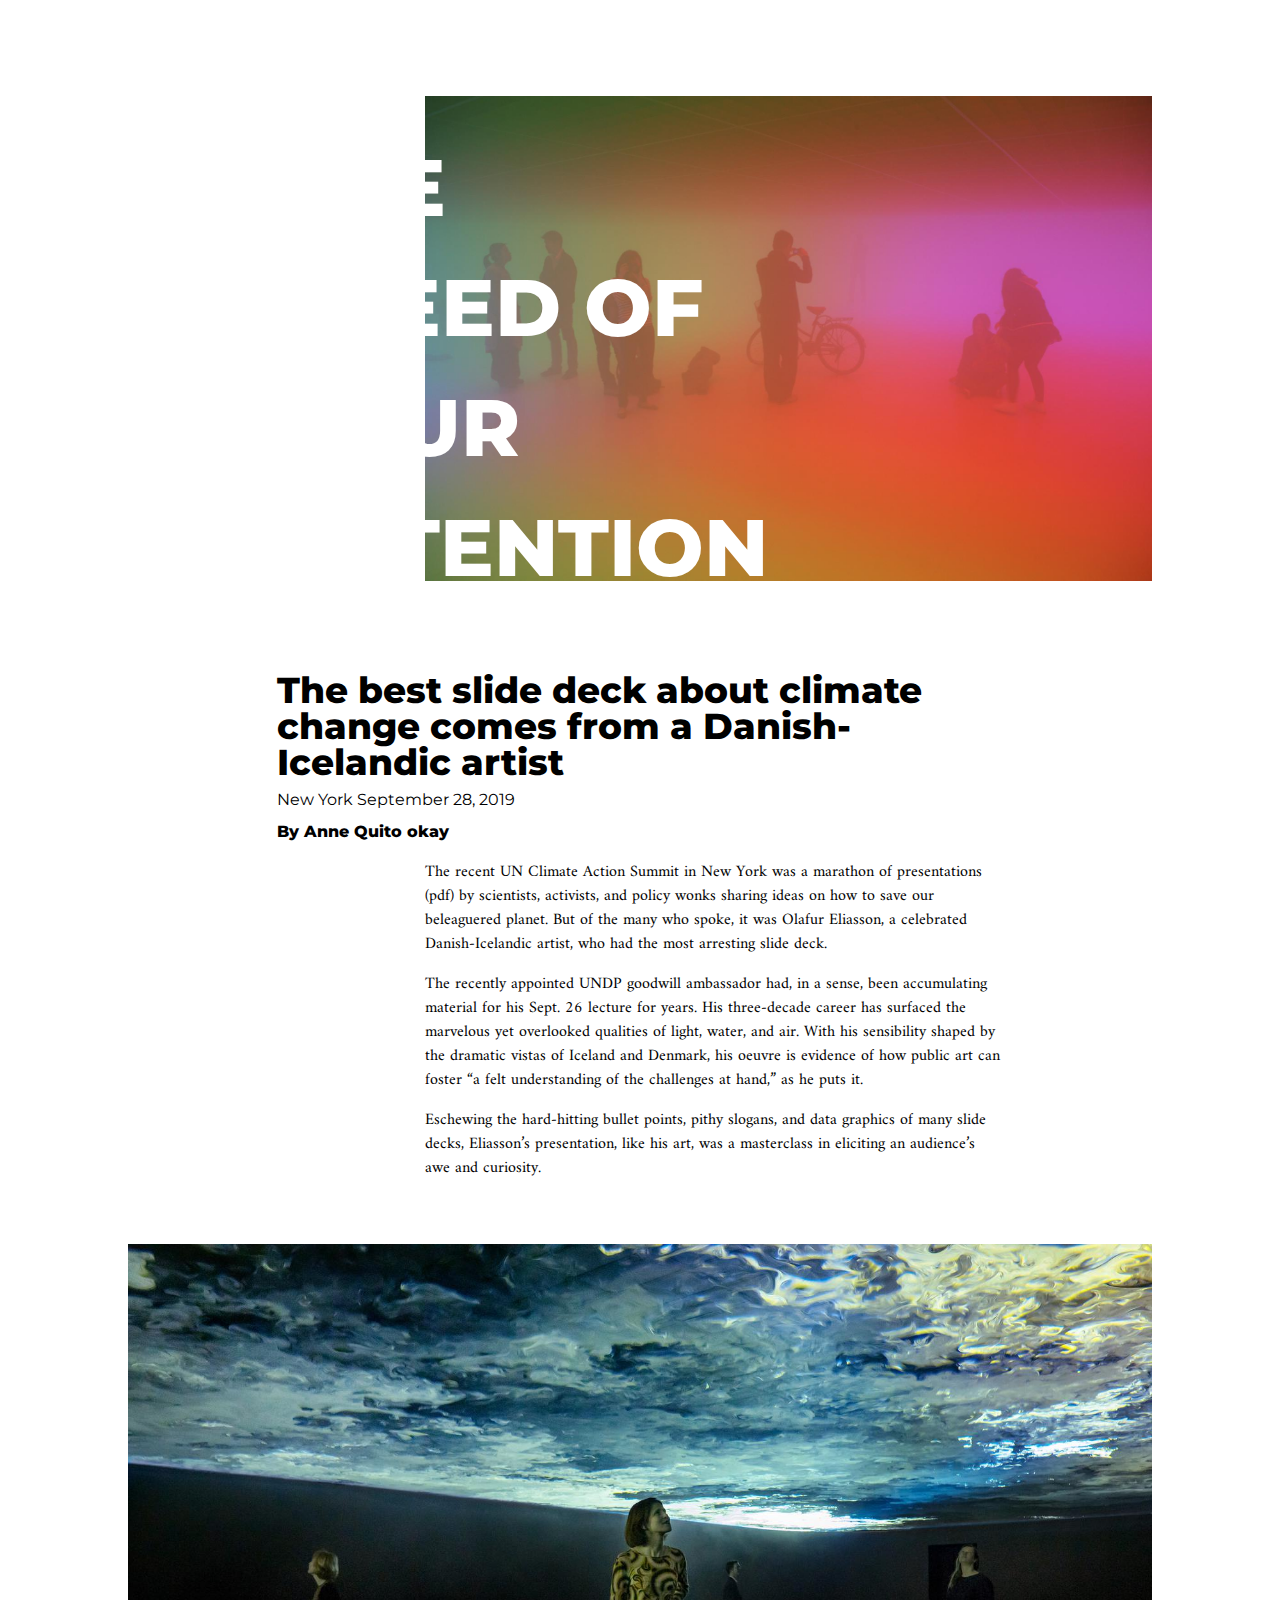
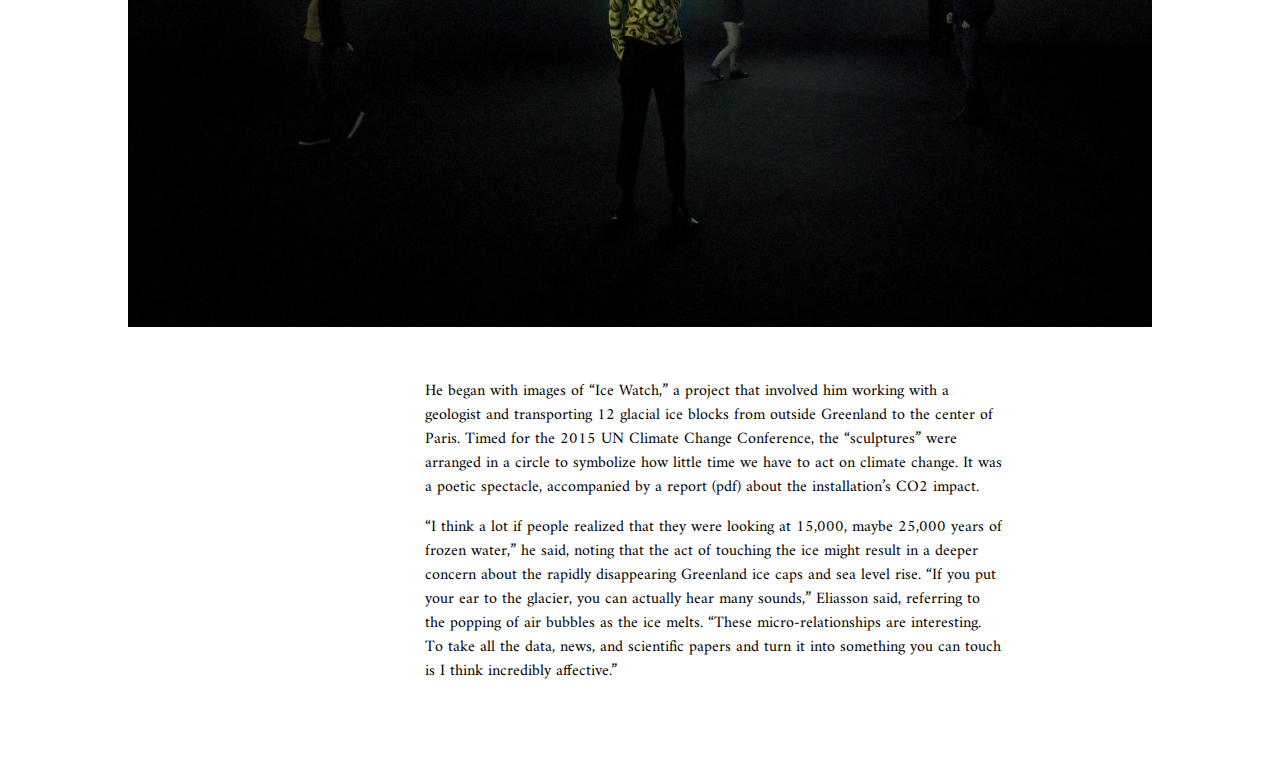
==== sessions/week_2/index.html @ 27ebab07 "j" ====
<!DOCTYPE html>
<html>
  <head>
    <meta charset="utf-8">
    <title>The speed of your attention</title>
    <link href="../../css/reset.css" rel="stylesheet" type="text/css">
    <link href="../../css/article.css" rel="stylesheet" type="text/css">
  </head>
  <body>

  <main>

	<article>
	  <div class="lead-image"><img src="../../images/feelings-are-facts.jpg" /></div>
	  <h1 class="main-headline">The speed of your attention</h1>
	  	<div class="subhead-module">
	 	 <h3 class="subhead">The best slide deck about climate change comes from a Danish-Icelandic artist</h3>
		<p class="timestamp">New York September 28, 2019</p>
		<p class="byline">By Anne Quito okay</p>
		</div>


		<section class="text-content">
		<p>The recent UN Climate Action Summit in New York was a marathon of presentations (pdf) by scientists, activists, and policy wonks sharing ideas on how to save our beleaguered planet. But of the many who spoke, it was Olafur Eliasson, a celebrated Danish-Icelandic artist, who had the most arresting slide deck.</p>

<p>The recently appointed UNDP goodwill ambassador had, in a sense, been accumulating material for his Sept. 26 lecture for years. His three-decade career has surfaced the marvelous yet overlooked qualities of light, water, and air. With his sensibility shaped by the dramatic vistas of Iceland and Denmark, his oeuvre is evidence of how public art can foster “a felt understanding of the challenges at hand,” as he puts it.</p>

<p>Eschewing the hard-hitting bullet points, pithy slogans, and data graphics of many slide decks, Eliasson’s presentation, like his art, was a masterclass in eliciting an audience’s awe and curiosity.</p>
</section>

		<section class="full-image">
			<img src="../../images/symbiotic-seeing.jpg" />
		</section>

		<section class="text-content">
		<p>He began with images of “Ice Watch,” a project that involved him working with a geologist and transporting 12 glacial ice blocks from outside Greenland to the center of Paris. Timed for the 2015 UN Climate Change Conference, the “sculptures” were arranged in a circle to symbolize how little time we have to act on climate change. It was a poetic spectacle, accompanied by a report (pdf) about the installation’s CO2 impact.</p>

<p>“I think a lot if people realized that they were looking at 15,000, maybe 25,000 years of frozen water,” he said, noting that the act of  touching the ice might result in a deeper concern about the rapidly disappearing Greenland ice caps and sea level rise. “If you put your ear to the glacier, you can actually hear many sounds,” Eliasson said, referring to the popping of air bubbles as the ice melts. “These micro-relationships are interesting. To take all the data, news, and scientific papers and turn it into something you can touch is I think incredibly affective.”</p>


</section>
  
    
	</article>



  </main>





  </body>
</html>
---- css/article.css ----
@import url('https://fonts.googleapis.com/css?family=Amiri&display=swap');
@import url('https://fonts.googleapis.com/css?family=Montserrat:400,800&display=swap');

html {
  font-size: 1rem;
  font-family: 'Amiri', serif;
  color:#000;


}

    body {
        padding:5rem 0;

      animation: colorchange 30s infinite; /* animation-name followed by duration in seconds*/
         /* you could also use milliseconds (ms) or something like 2.5s */
      -webkit-animation: colorchange 30s infinite; /* Chrome and Safari */
    }

    @keyframes colorchange
    {
      0%   {background: #d3beaa;}
      25%  {background: #c59eb3;}
      50%  {background: #b7a68e;}
      75%  {background: #9f9189;}
      100% {background: #c2b2ae;}
    }

    @-webkit-keyframes colorchange /* Safari and Chrome - necessary duplicate */
    {
      0%   {background: #d3beaa;}
      25%  {background: #c59eb3;}
      50%  {background: #b7a68e;}
      75%  {background: #9f9189;}
      100% {background: #c2b2ae;}
    }




a {
  text-decoration: none;
}

p {
  font-size: 1rem;
  font-family: 'Amiri', serif;
  line-height: 1.5;
  margin-bottom:1rem;

}



main {
  width: 80vw;
  margin: 0 auto;
}

article {
  display:grid;
  grid-template-columns: repeat(7, 1fr);
  grid-auto-rows:min-content;
  grid-gap: 1rem;

}


.main-headline {
  grid-column:2 / 5;
  grid-row:1;
  padding: 3rem 0;
  color:#fff;
  line-height:1.5;
}

.lead-image {
  grid-column:3 / 8;
  grid-row:1;
  padding: 1rem 0;

}

.subhead-module {
  grid-column:2 / 7;
  grid-row:2;
justify-content: start;
}

.subhead {
  padding: 0;
  margin:0;
}

.timestamp {
    font-family: 'Montserrat', sans-serif;
    font-size:1rem;
    padding:.5rem 0;
      margin:0;
}

.byline {
    font-family: 'Montserrat', sans-serif;
    font-size:1rem;
    font-weight:800;
    padding: 0;
    margin:0;
}

.text-content {
 grid-column:3 / 7;
 grid-row:auto;
}

.full-image {
   grid-column:1 / 8;
  grid-row:auto;
  padding:2rem 0;

}





h1, h2, h3, h4, h5 {
  font-family: 'Montserrat', sans-serif;
  font-weight:800;
}

h1 {
  font-size:5rem;
  text-transform: uppercase;
}

h2 {
  font-size:3.375rem;
}
h3 {
  font-size:2.25rem;
}
h4 {
  font-size:1.5rem;
}
h5 {
  font-size:1;
}

p, li {
  font-size: 1rem;
  line-height: 1.5;
}



img {
    width: 100%;
}
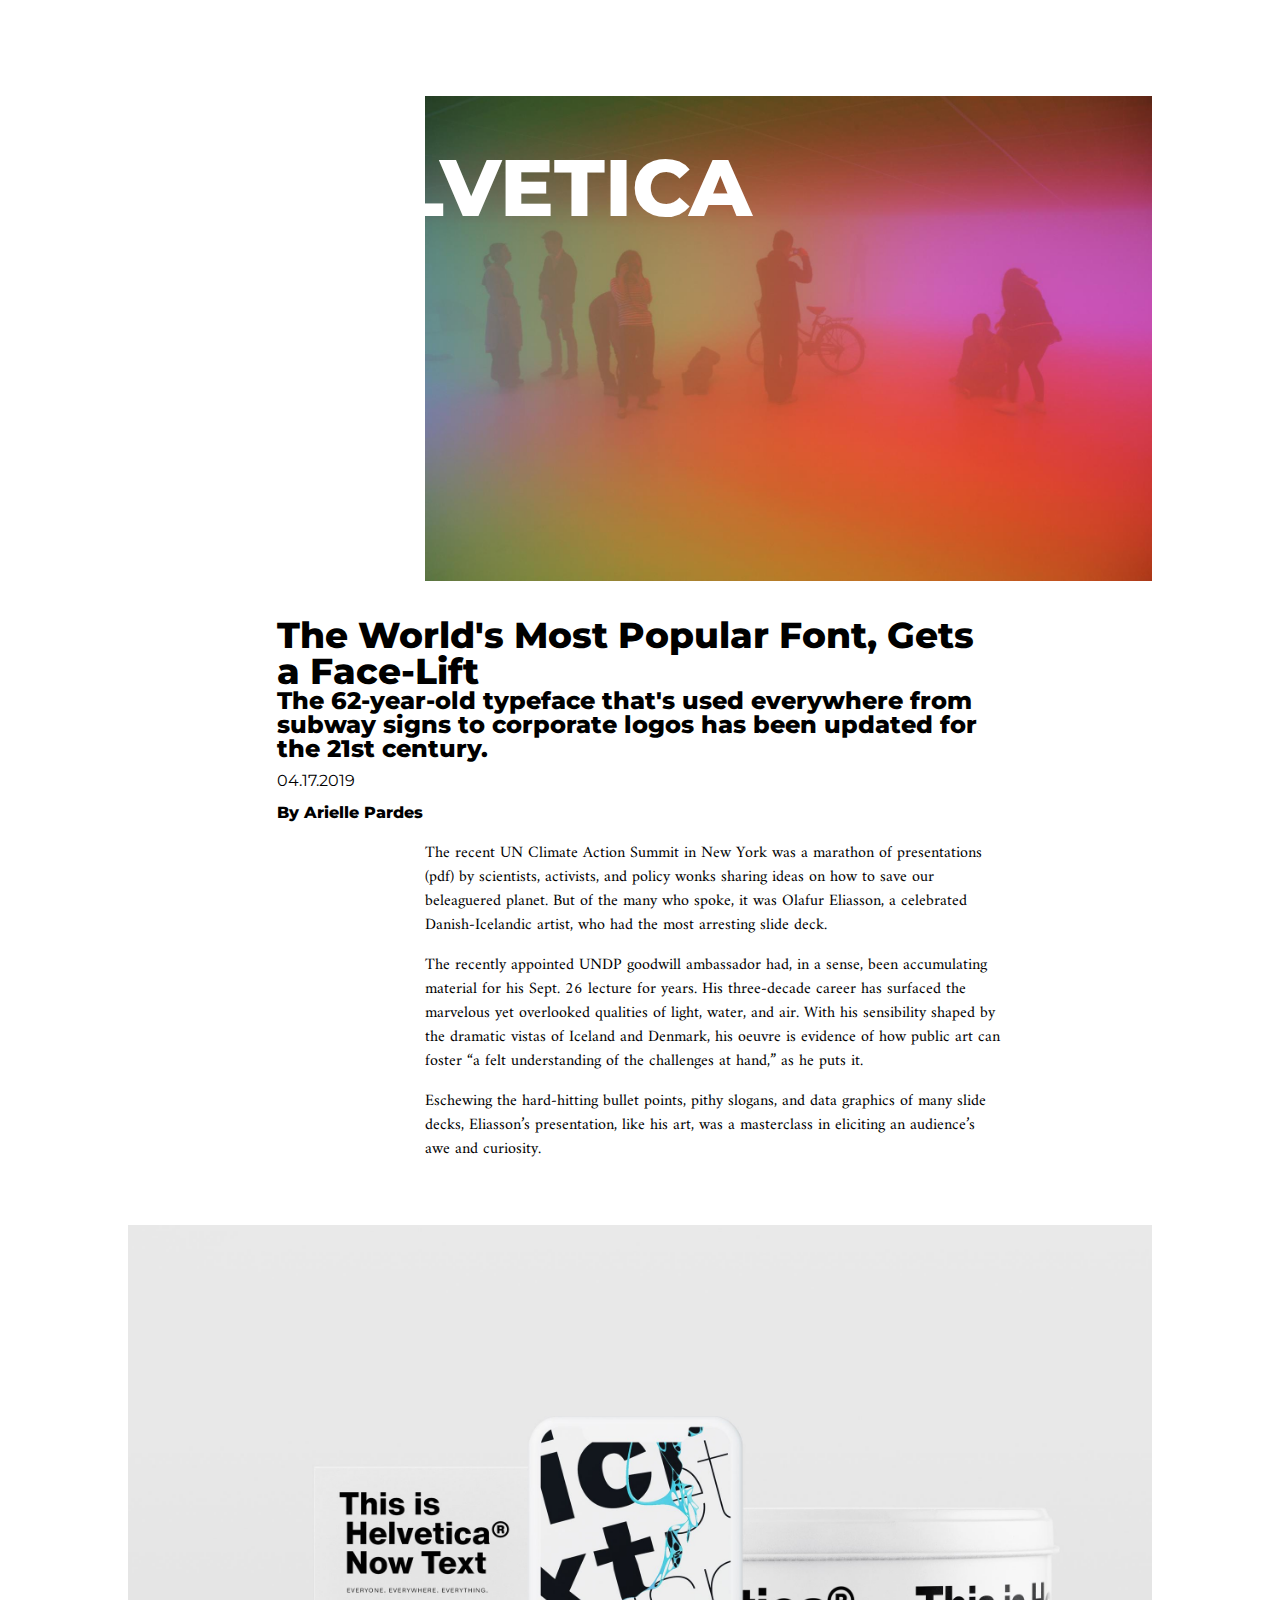
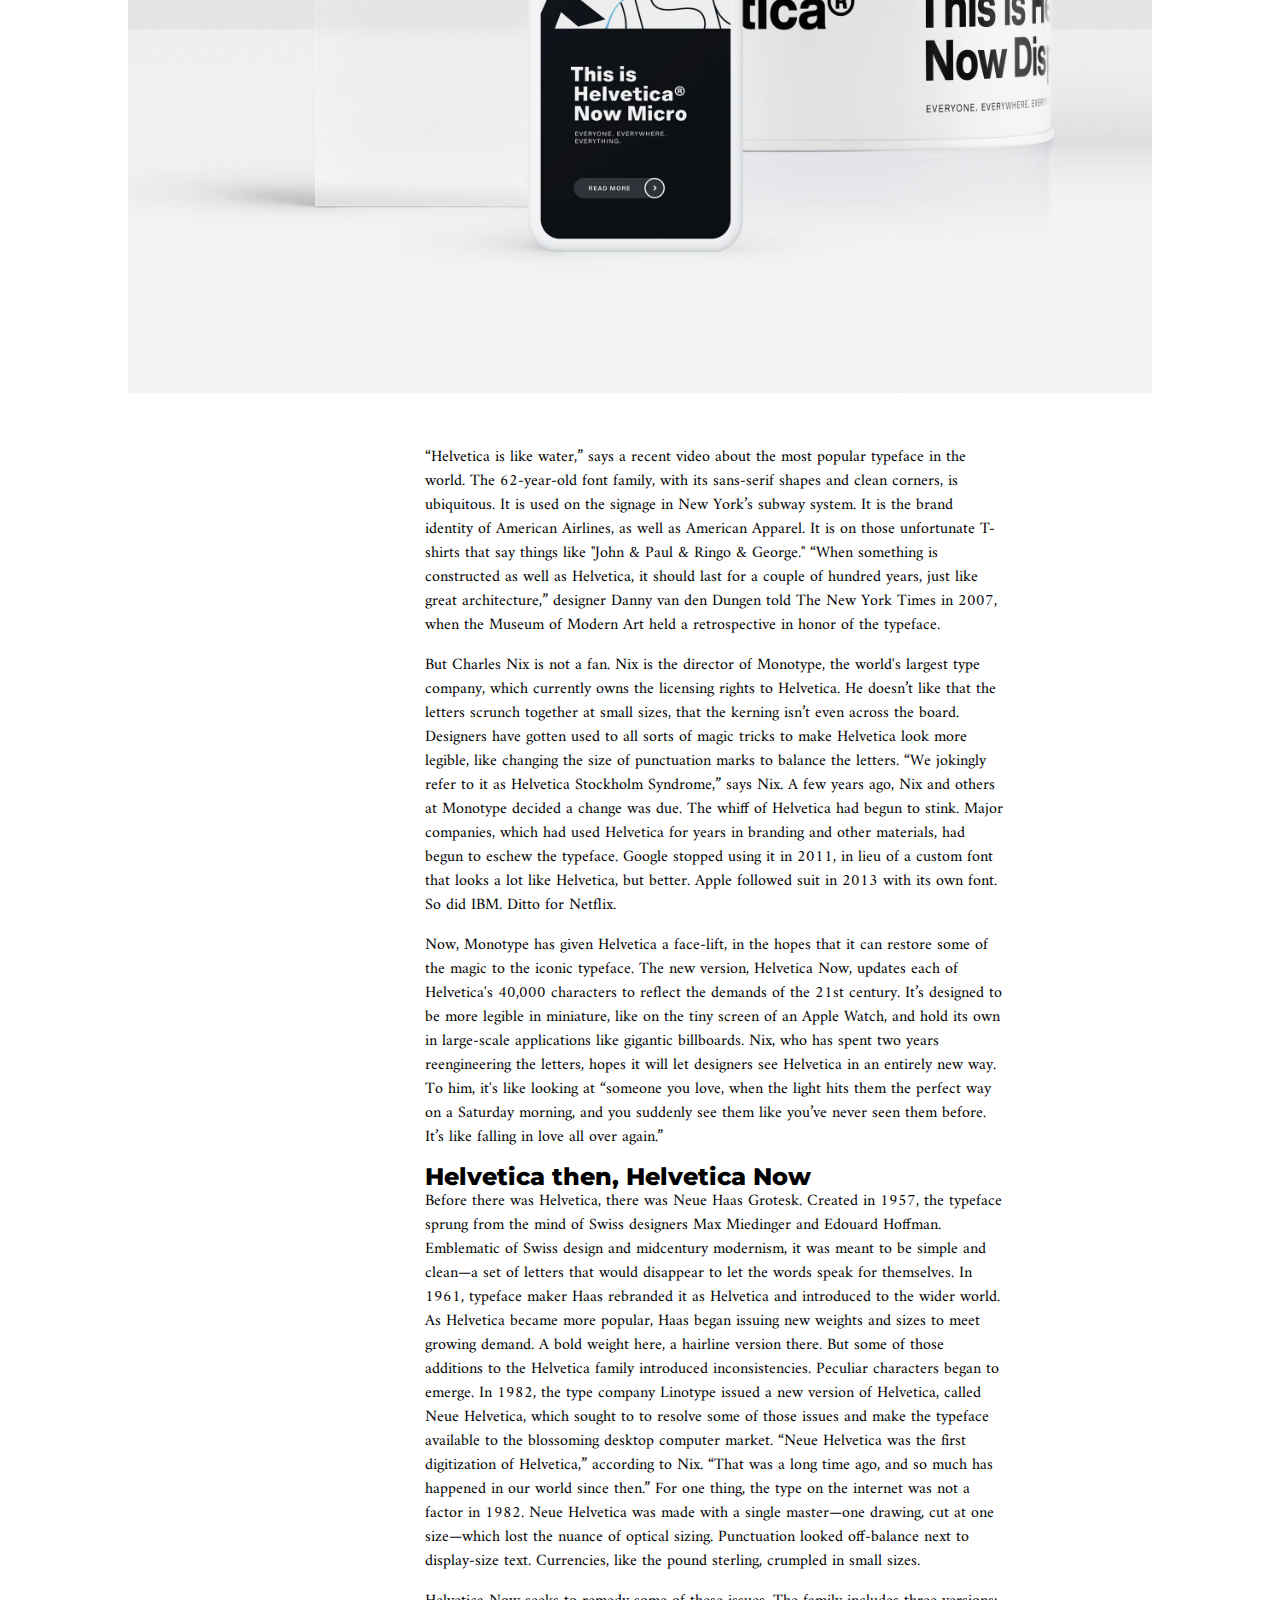
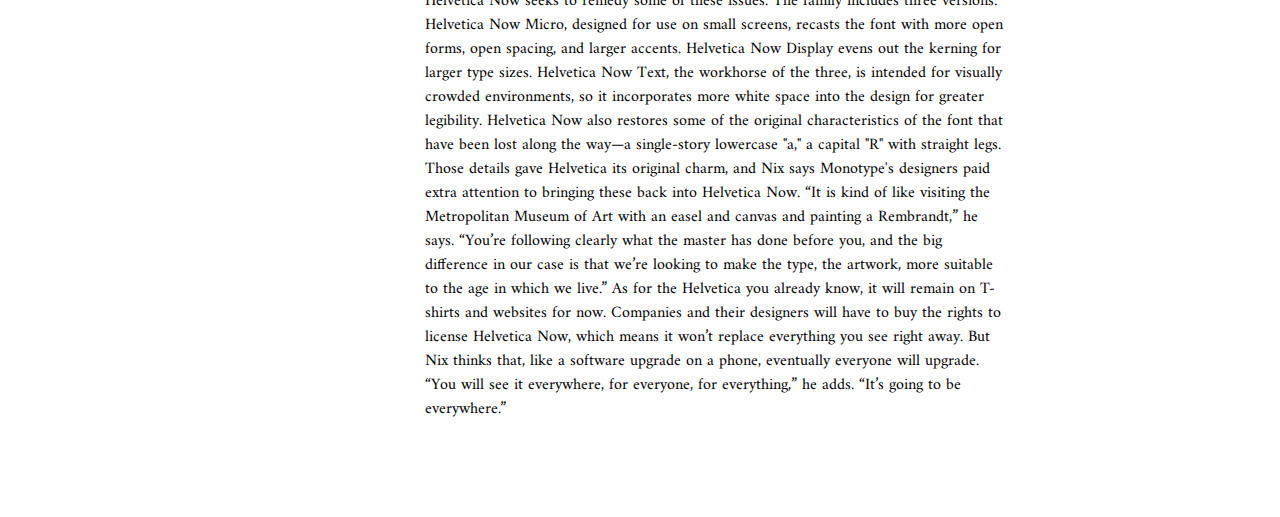
==== commit 113070c7: "s" ====
--- a/sessions/week_2/index.html
+++ b/sessions/week_2/index.html
@@ -2,7 +2,7 @@
 <html>
   <head>
     <meta charset="utf-8">
-    <title>The speed of your attention</title>
+    <title>Helvetica</title>
     <link href="../../css/reset.css" rel="stylesheet" type="text/css">
     <link href="../../css/article.css" rel="stylesheet" type="text/css">
   </head>
@@ -12,11 +12,12 @@
 
 	<article>
 	  <div class="lead-image"><img src="../../images/feelings-are-facts.jpg" /></div>
-	  <h1 class="main-headline">The speed of your attention</h1>
+	  <h1 class="main-headline">Helvetica</h1>
 	  	<div class="subhead-module">
-	 	 <h3 class="subhead">The best slide deck about climate change comes from a Danish-Icelandic artist</h3>
-		<p class="timestamp">New York September 28, 2019</p>
-		<p class="byline">By Anne Quito okay</p>
+	 	 <h3 class="subhead">The World's Most Popular Font, Gets a Face-Lift</h3>
+	 	  <h4 class="subhead">The 62-year-old typeface that's used everywhere from subway signs to corporate logos has been updated for the 21st century.</h4>
+		<p class="timestamp">04.17.2019</p>
+		<p class="byline">By Arielle Pardes</p>
 		</div>
 
 
@@ -29,14 +30,34 @@
 </section>
 
 		<section class="full-image">
-			<img src="../../images/symbiotic-seeing.jpg" />
+			<img src="../../images/helvetica.jpg" />
 		</section>
 
 		<section class="text-content">
-		<p>He began with images of “Ice Watch,” a project that involved him working with a geologist and transporting 12 glacial ice blocks from outside Greenland to the center of Paris. Timed for the 2015 UN Climate Change Conference, the “sculptures” were arranged in a circle to symbolize how little time we have to act on climate change. It was a poetic spectacle, accompanied by a report (pdf) about the installation’s CO2 impact.</p>
+		<p>“Helvetica is like water,” says a recent video about the most popular typeface in the world. The 62-year-old font family, with its sans-serif shapes and clean corners, is ubiquitous. It is used on the signage in New York’s subway system. It is the brand identity of American Airlines, as well as American Apparel. It is on those unfortunate T-shirts that say things like "John & Paul & Ringo & George."
 
-<p>“I think a lot if people realized that they were looking at 15,000, maybe 25,000 years of frozen water,” he said, noting that the act of  touching the ice might result in a deeper concern about the rapidly disappearing Greenland ice caps and sea level rise. “If you put your ear to the glacier, you can actually hear many sounds,” Eliasson said, referring to the popping of air bubbles as the ice melts. “These micro-relationships are interesting. To take all the data, news, and scientific papers and turn it into something you can touch is I think incredibly affective.”</p>
+“When something is constructed as well as Helvetica, it should last for a couple of hundred years, just like great architecture,” designer Danny van den Dungen told The New York Times in 2007, when the Museum of Modern Art held a retrospective in honor of the typeface.</p>
 
+<p>But Charles Nix is not a fan. Nix is the director of Monotype, the world's largest type company, which currently owns the licensing rights to Helvetica. He doesn’t like that the letters scrunch together at small sizes, that the kerning isn’t even across the board. Designers have gotten used to all sorts of magic tricks to make Helvetica look more legible, like changing the size of punctuation marks to balance the letters. “We jokingly refer to it as Helvetica Stockholm Syndrome,” says Nix.
+
+A few years ago, Nix and others at Monotype decided a change was due. The whiff of Helvetica had begun to stink. Major companies, which had used Helvetica for years in branding and other materials, had begun to eschew the typeface. Google stopped using it in 2011, in lieu of a custom font that looks a lot like Helvetica, but better. Apple followed suit in 2013 with its own font. So did IBM. Ditto for Netflix.</p>
+<p>Now, Monotype has given Helvetica a face-lift, in the hopes that it can restore some of the magic to the iconic typeface. The new version, Helvetica Now, updates each of Helvetica's 40,000 characters to reflect the demands of the 21st century. It’s designed to be more legible in miniature, like on the tiny screen of an Apple Watch, and hold its own in large-scale applications like gigantic billboards. Nix, who has spent two years reengineering the letters, hopes it will let designers see Helvetica in an entirely new way. To him, it's like looking at “someone you love, when the light hits them the perfect way on a Saturday morning, and you suddenly see them like you’ve never seen them before. It’s like falling in love all over again.”</p>
+
+<h4 class="subhead">Helvetica then, Helvetica Now</h4>
+<p>Before there was Helvetica, there was Neue Haas Grotesk. Created in 1957, the typeface sprung from the mind of Swiss designers Max Miedinger and Edouard Hoffman. Emblematic of Swiss design and midcentury modernism, it was meant to be simple and clean—a set of letters that would disappear to let the words speak for themselves. In 1961, typeface maker Haas rebranded it as Helvetica and introduced to the wider world.
+
+As Helvetica became more popular, Haas began issuing new weights and sizes to meet growing demand. A bold weight here, a hairline version there. But some of those additions to the Helvetica family introduced inconsistencies. Peculiar characters began to emerge. In 1982, the type company Linotype issued a new version of Helvetica, called Neue Helvetica, which sought to to resolve some of those issues and make the typeface available to the blossoming desktop computer market.
+
+“Neue Helvetica was the first digitization of Helvetica,” according to Nix. “That was a long time ago, and so much has happened in our world since then.” For one thing, the type on the internet was not a factor in 1982. Neue Helvetica was made with a single master—one drawing, cut at one size—which lost the nuance of optical sizing. Punctuation looked off-balance next to display-size text. Currencies, like the pound sterling, crumpled in small sizes.</p>
+<p>Helvetica Now seeks to remedy some of these issues. The family includes three versions: Helvetica Now Micro, designed for use on small screens, recasts the font with more open forms, open spacing, and larger accents. Helvetica Now Display evens out the kerning for larger type sizes. Helvetica Now Text, the workhorse of the three, is intended for visually crowded environments, so it incorporates more white space into the design for greater legibility.
+
+Helvetica Now also restores some of the original characteristics of the font that have been lost along the way—a single-story lowercase "a," a capital "R" with straight legs. Those details gave Helvetica its original charm, and Nix says Monotype's designers paid extra attention to bringing these back into Helvetica Now. “It is kind of like visiting the Metropolitan Museum of Art with an easel and canvas and painting a Rembrandt,” he says. “You’re following clearly what the master has done before you, and the big difference in our case is that we’re looking to make the type, the artwork, more suitable to the age in which we live.”
+
+As for the Helvetica you already know, it will remain on T-shirts and websites for now. Companies and their designers will have to buy the rights to license Helvetica Now, which means it won’t replace everything you see right away. But Nix thinks that, like a software upgrade on a phone, eventually everyone will upgrade.
+
+“You will see it everywhere, for everyone, for everything,” he adds. “It’s going to be everywhere.”
+
+</p>
 
 </section>
   
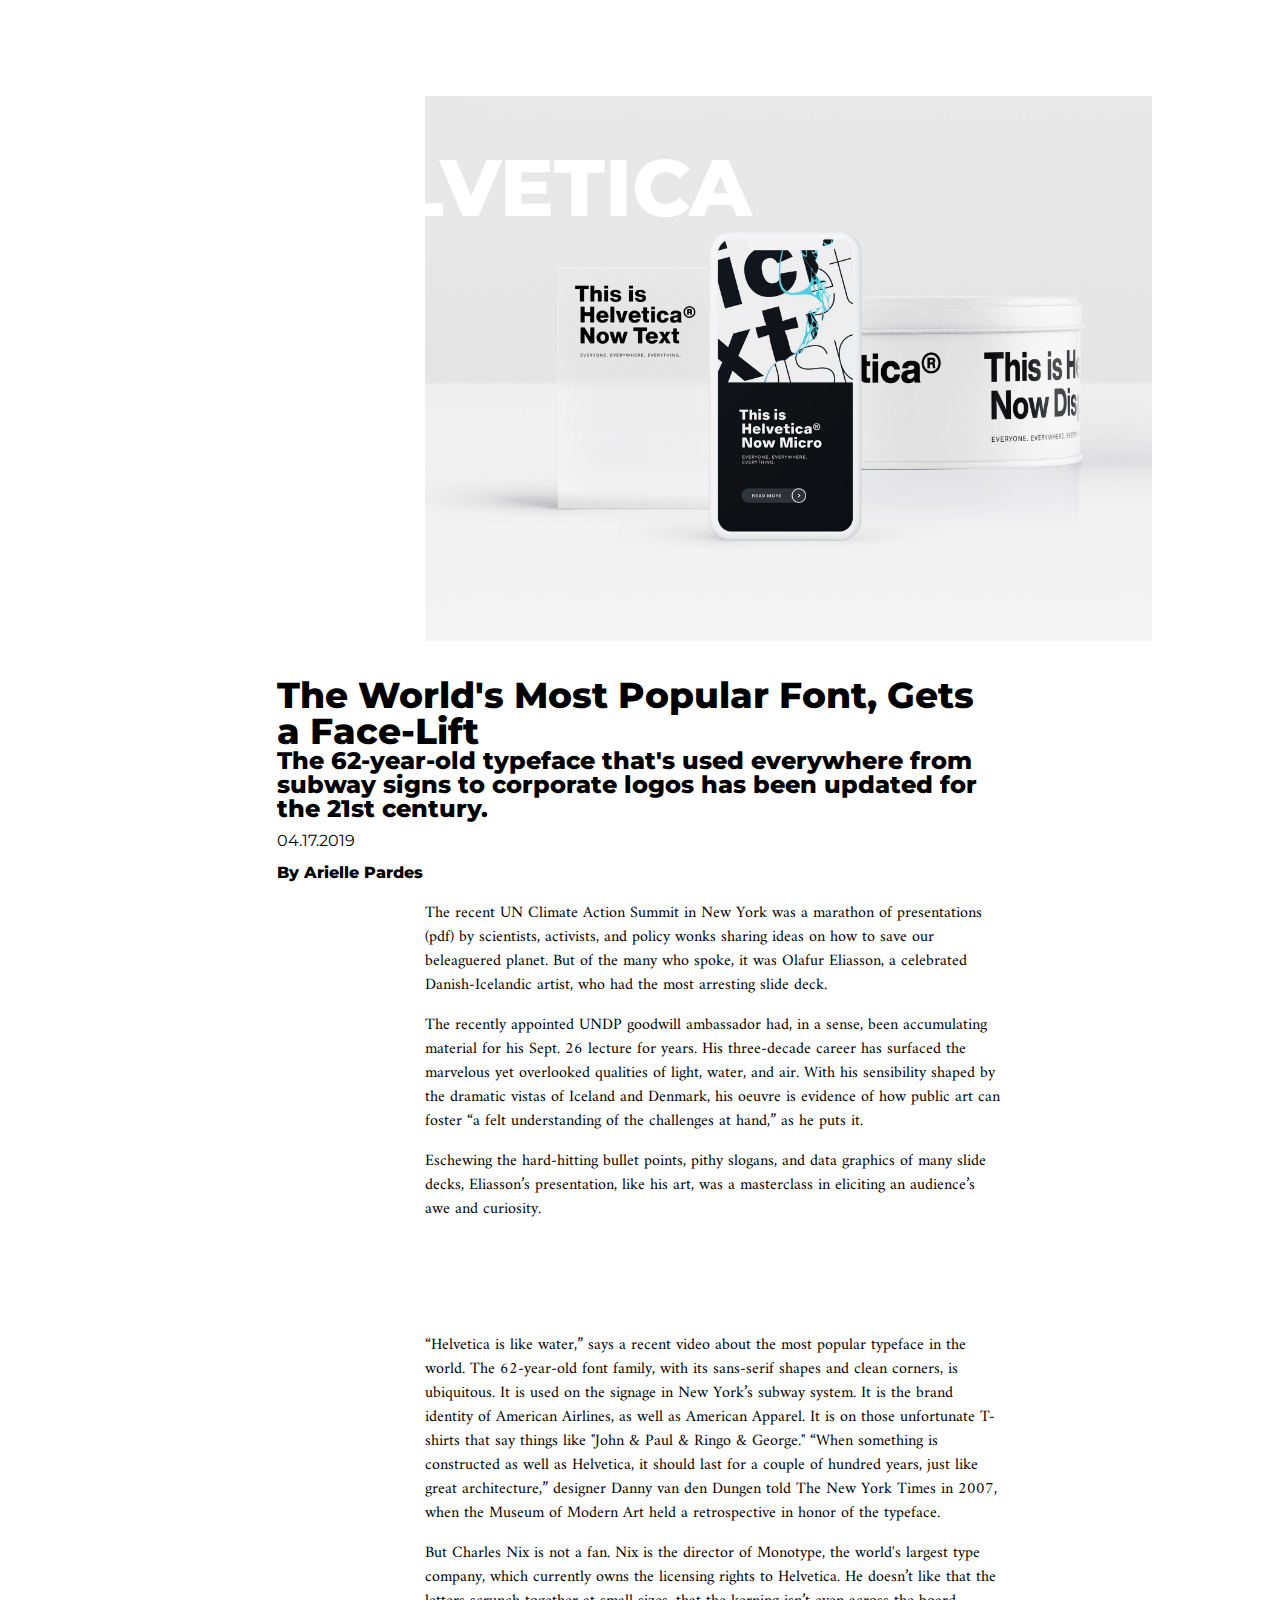
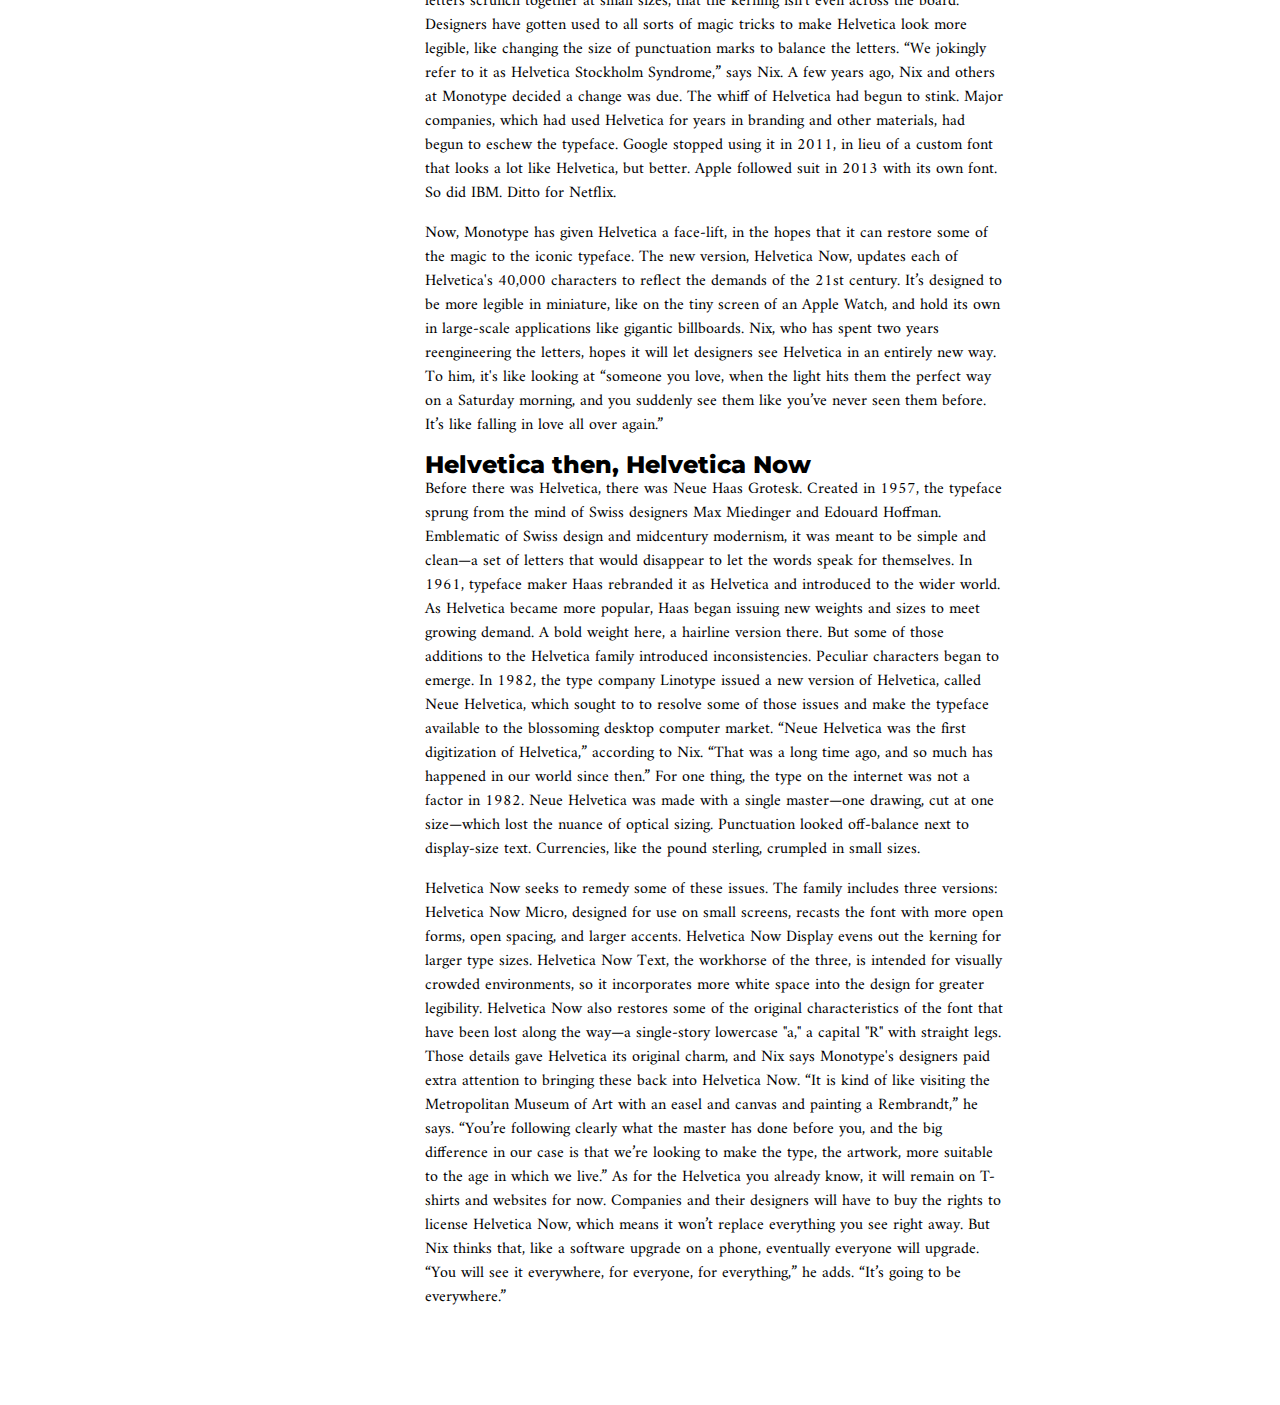
==== commit 2400cdbb: "d" ====
--- a/sessions/week_2/index.html
+++ b/sessions/week_2/index.html
@@ -11,7 +11,7 @@
   <main>
 
 	<article>
-	  <div class="lead-image"><img src="../../images/feelings-are-facts.jpg" /></div>
+	  <div class="lead-image"><img src="../../images/helvetica.jpg" /></div>
 	  <h1 class="main-headline">Helvetica</h1>
 	  	<div class="subhead-module">
 	 	 <h3 class="subhead">The World's Most Popular Font, Gets a Face-Lift</h3>
@@ -30,7 +30,7 @@
 </section>
 
 		<section class="full-image">
-			<img src="../../images/helvetica.jpg" />
+			
 		</section>
 
 		<section class="text-content">
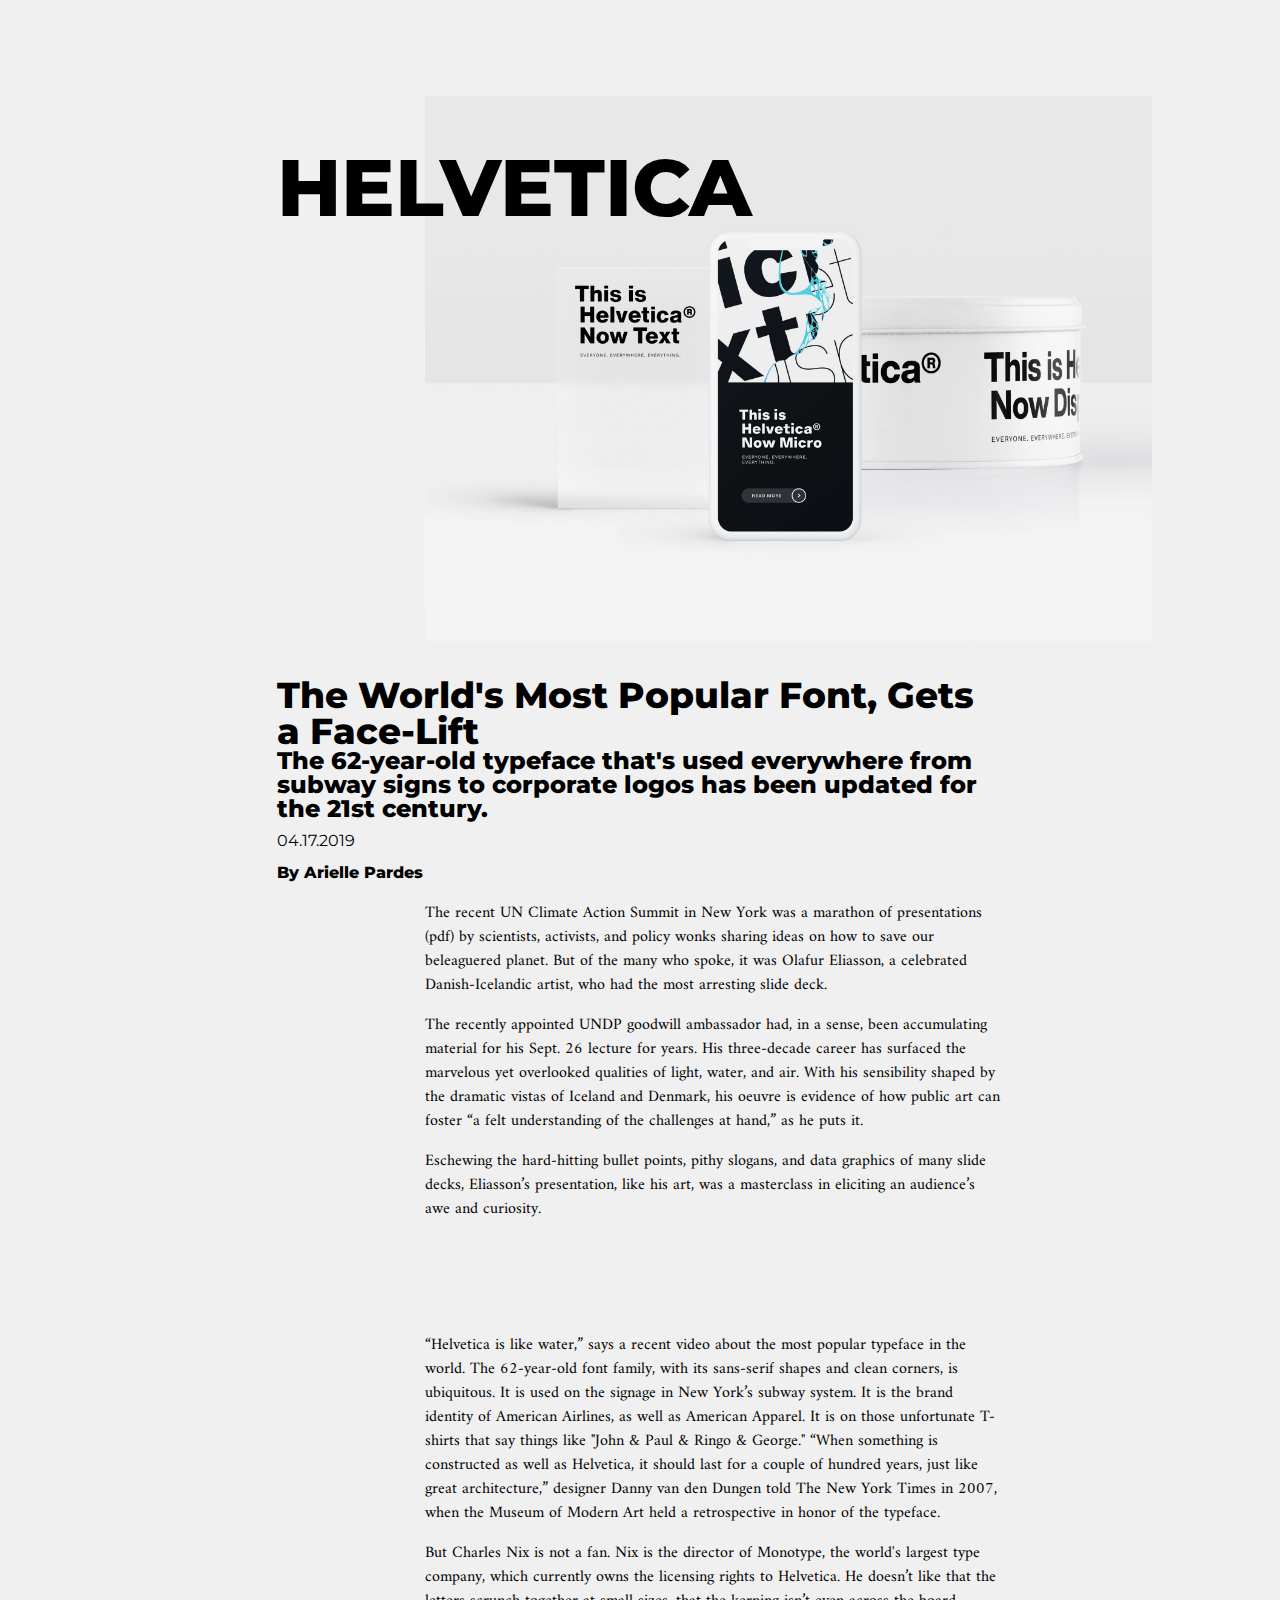
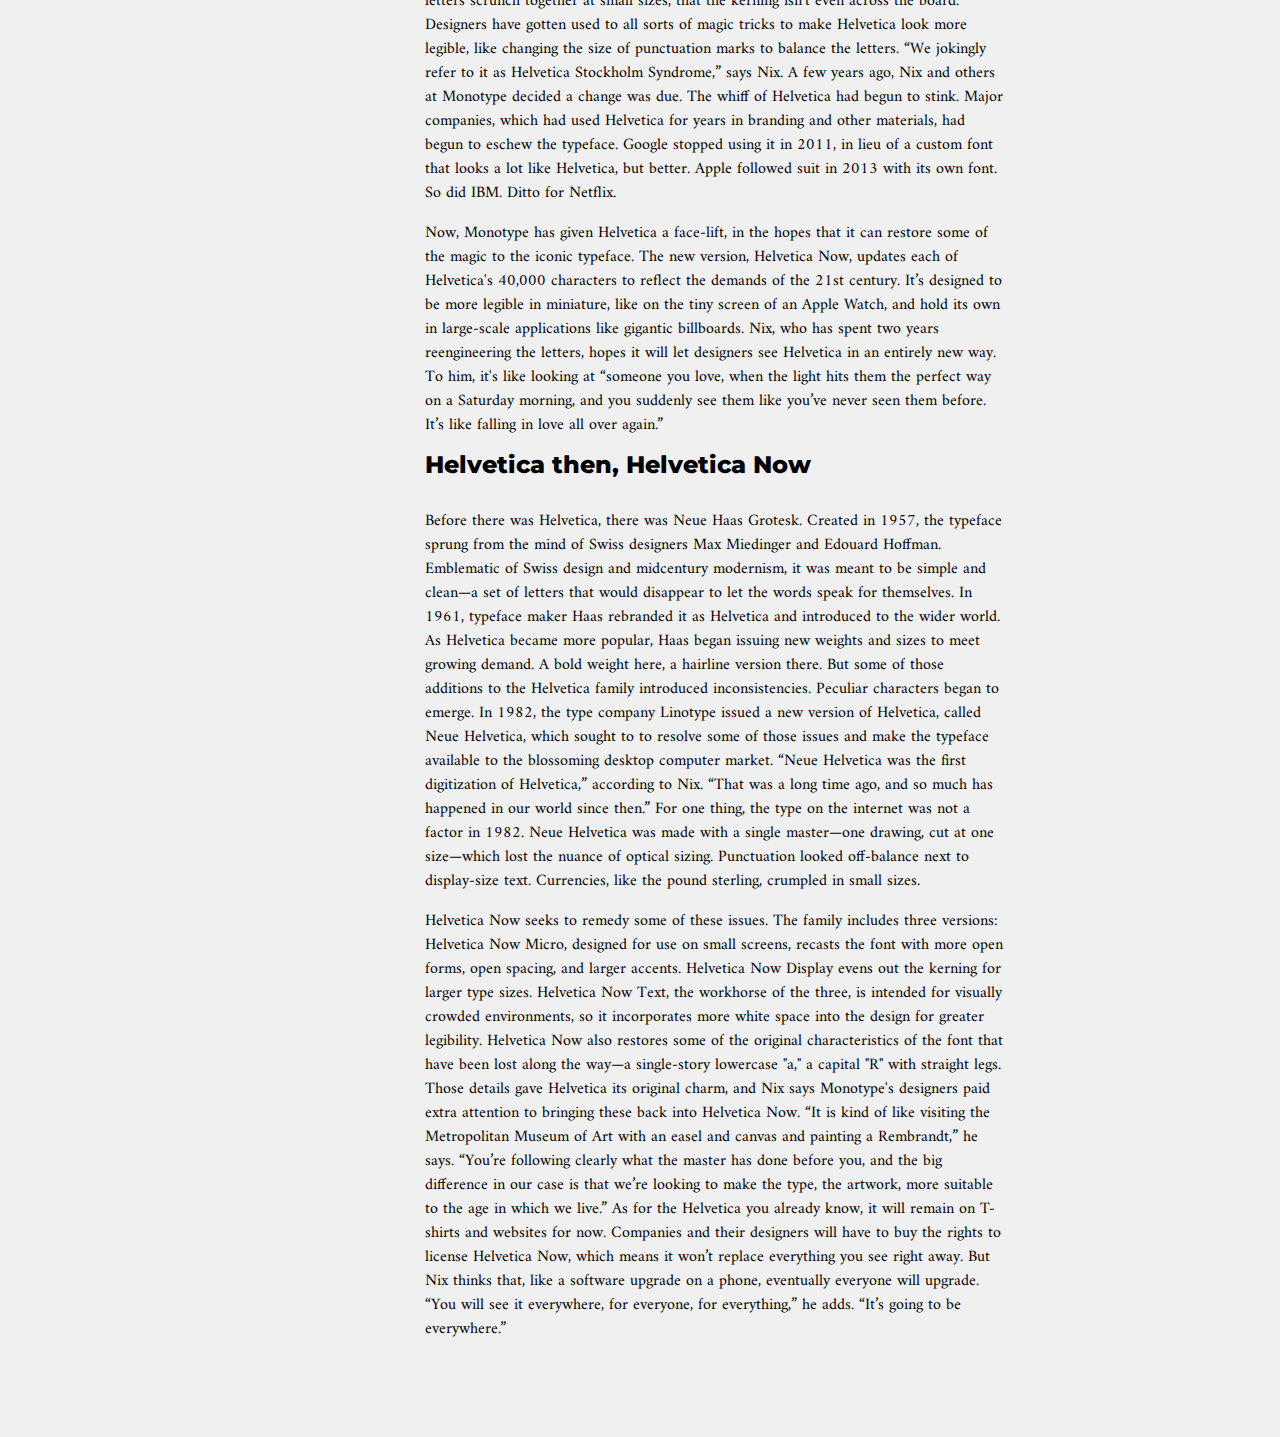
==== commit 3e422856: "h" ====
--- a/sessions/week_2/index.html
+++ b/sessions/week_2/index.html
@@ -43,7 +43,7 @@
 A few years ago, Nix and others at Monotype decided a change was due. The whiff of Helvetica had begun to stink. Major companies, which had used Helvetica for years in branding and other materials, had begun to eschew the typeface. Google stopped using it in 2011, in lieu of a custom font that looks a lot like Helvetica, but better. Apple followed suit in 2013 with its own font. So did IBM. Ditto for Netflix.</p>
 <p>Now, Monotype has given Helvetica a face-lift, in the hopes that it can restore some of the magic to the iconic typeface. The new version, Helvetica Now, updates each of Helvetica's 40,000 characters to reflect the demands of the 21st century. It’s designed to be more legible in miniature, like on the tiny screen of an Apple Watch, and hold its own in large-scale applications like gigantic billboards. Nix, who has spent two years reengineering the letters, hopes it will let designers see Helvetica in an entirely new way. To him, it's like looking at “someone you love, when the light hits them the perfect way on a Saturday morning, and you suddenly see them like you’ve never seen them before. It’s like falling in love all over again.”</p>
 
-<h4 class="subhead">Helvetica then, Helvetica Now</h4>
+<h4 class="subhead">Helvetica then, Helvetica Now</h4><br><br>
 <p>Before there was Helvetica, there was Neue Haas Grotesk. Created in 1957, the typeface sprung from the mind of Swiss designers Max Miedinger and Edouard Hoffman. Emblematic of Swiss design and midcentury modernism, it was meant to be simple and clean—a set of letters that would disappear to let the words speak for themselves. In 1961, typeface maker Haas rebranded it as Helvetica and introduced to the wider world.
 
 As Helvetica became more popular, Haas began issuing new weights and sizes to meet growing demand. A bold weight here, a hairline version there. But some of those additions to the Helvetica family introduced inconsistencies. Peculiar characters began to emerge. In 1982, the type company Linotype issued a new version of Helvetica, called Neue Helvetica, which sought to to resolve some of those issues and make the typeface available to the blossoming desktop computer market.
--- a/css/article.css
+++ b/css/article.css
@@ -12,29 +12,8 @@
 
     body {
         padding:5rem 0;
-
-      animation: colorchange 30s infinite; /* animation-name followed by duration in seconds*/
-         /* you could also use milliseconds (ms) or something like 2.5s */
-      -webkit-animation: colorchange 30s infinite; /* Chrome and Safari */
-    }
-
-    @keyframes colorchange
-    {
-      0%   {background: #d3beaa;}
-      25%  {background: #c59eb3;}
-      50%  {background: #b7a68e;}
-      75%  {background: #9f9189;}
-      100% {background: #c2b2ae;}
-    }
-
-    @-webkit-keyframes colorchange /* Safari and Chrome - necessary duplicate */
-    {
-      0%   {background: #d3beaa;}
-      25%  {background: #c59eb3;}
-      50%  {background: #b7a68e;}
-      75%  {background: #9f9189;}
-      100% {background: #c2b2ae;}
-    }
+        background-color: #F0F0F0;
+      }
 
 
 
@@ -71,7 +50,7 @@
   grid-column:2 / 5;
   grid-row:1;
   padding: 3rem 0;
-  color:#fff;
+  color:black;
   line-height:1.5;
 }
 
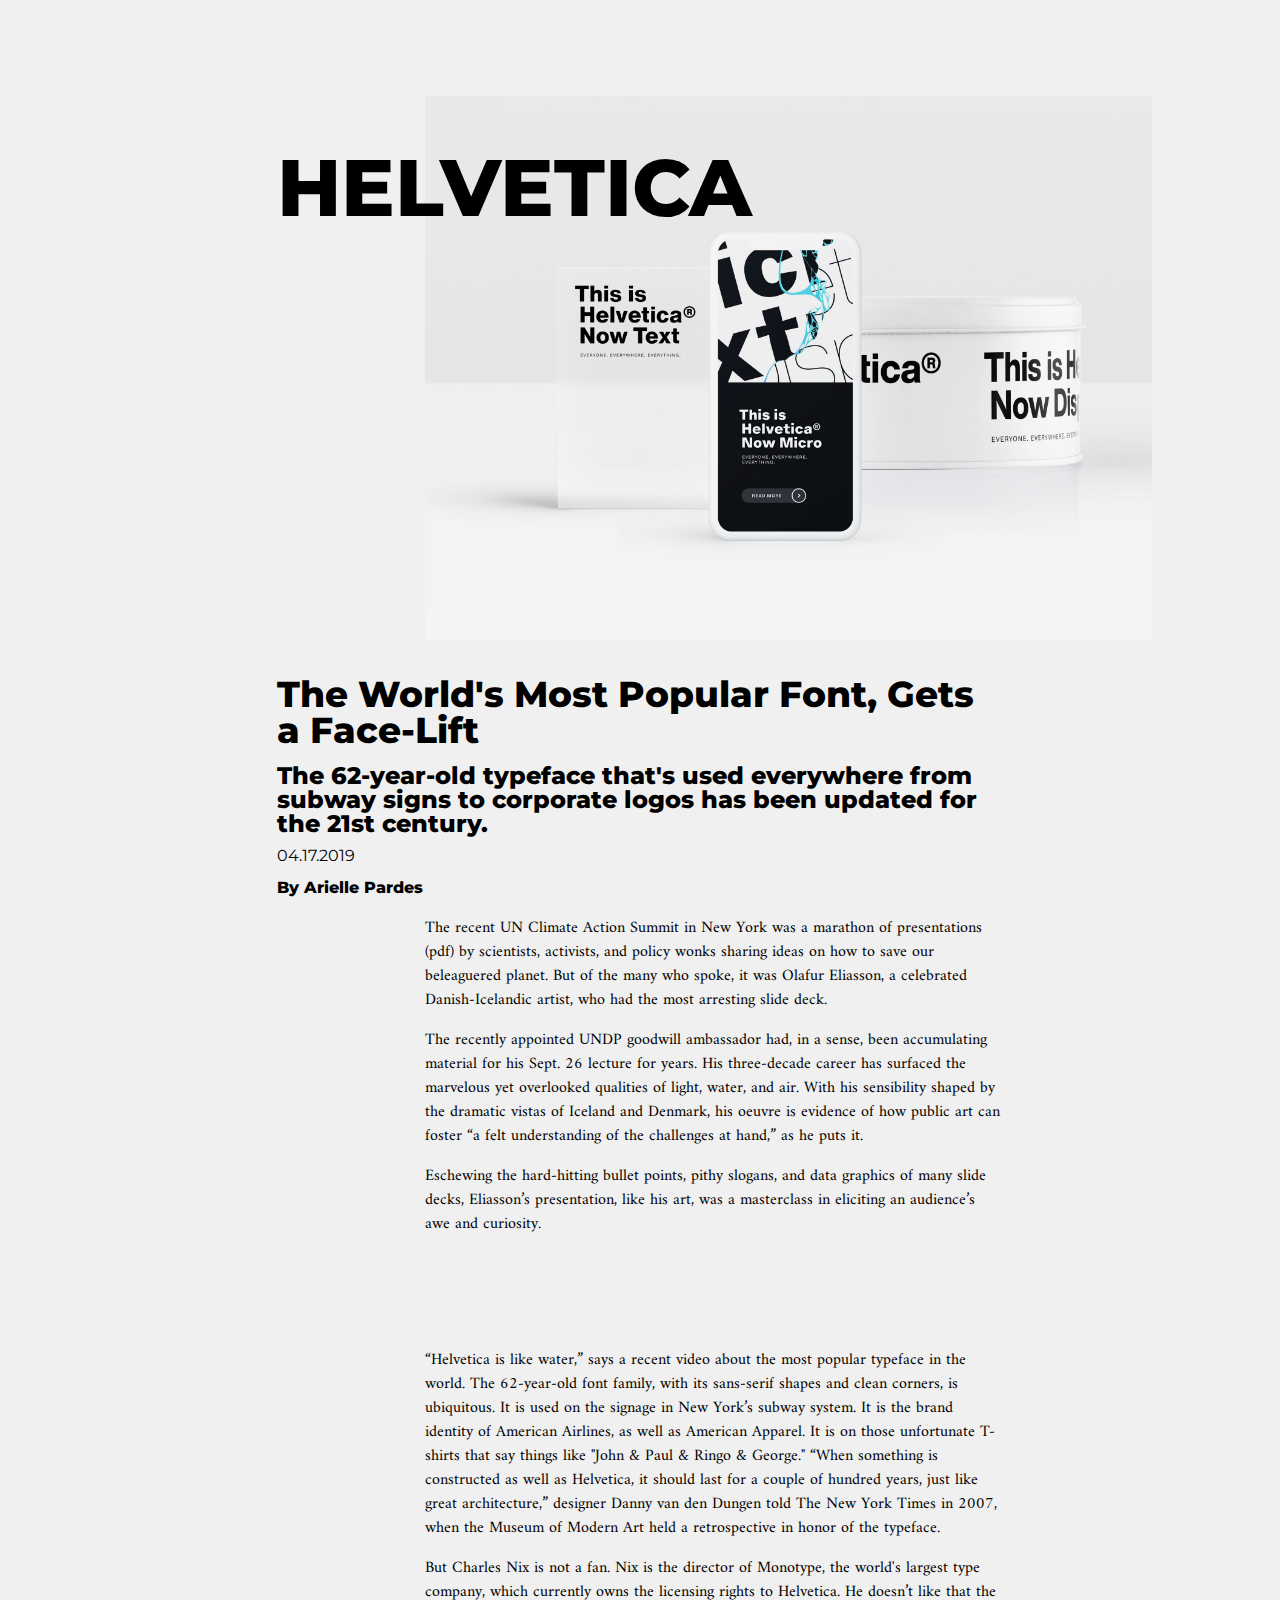
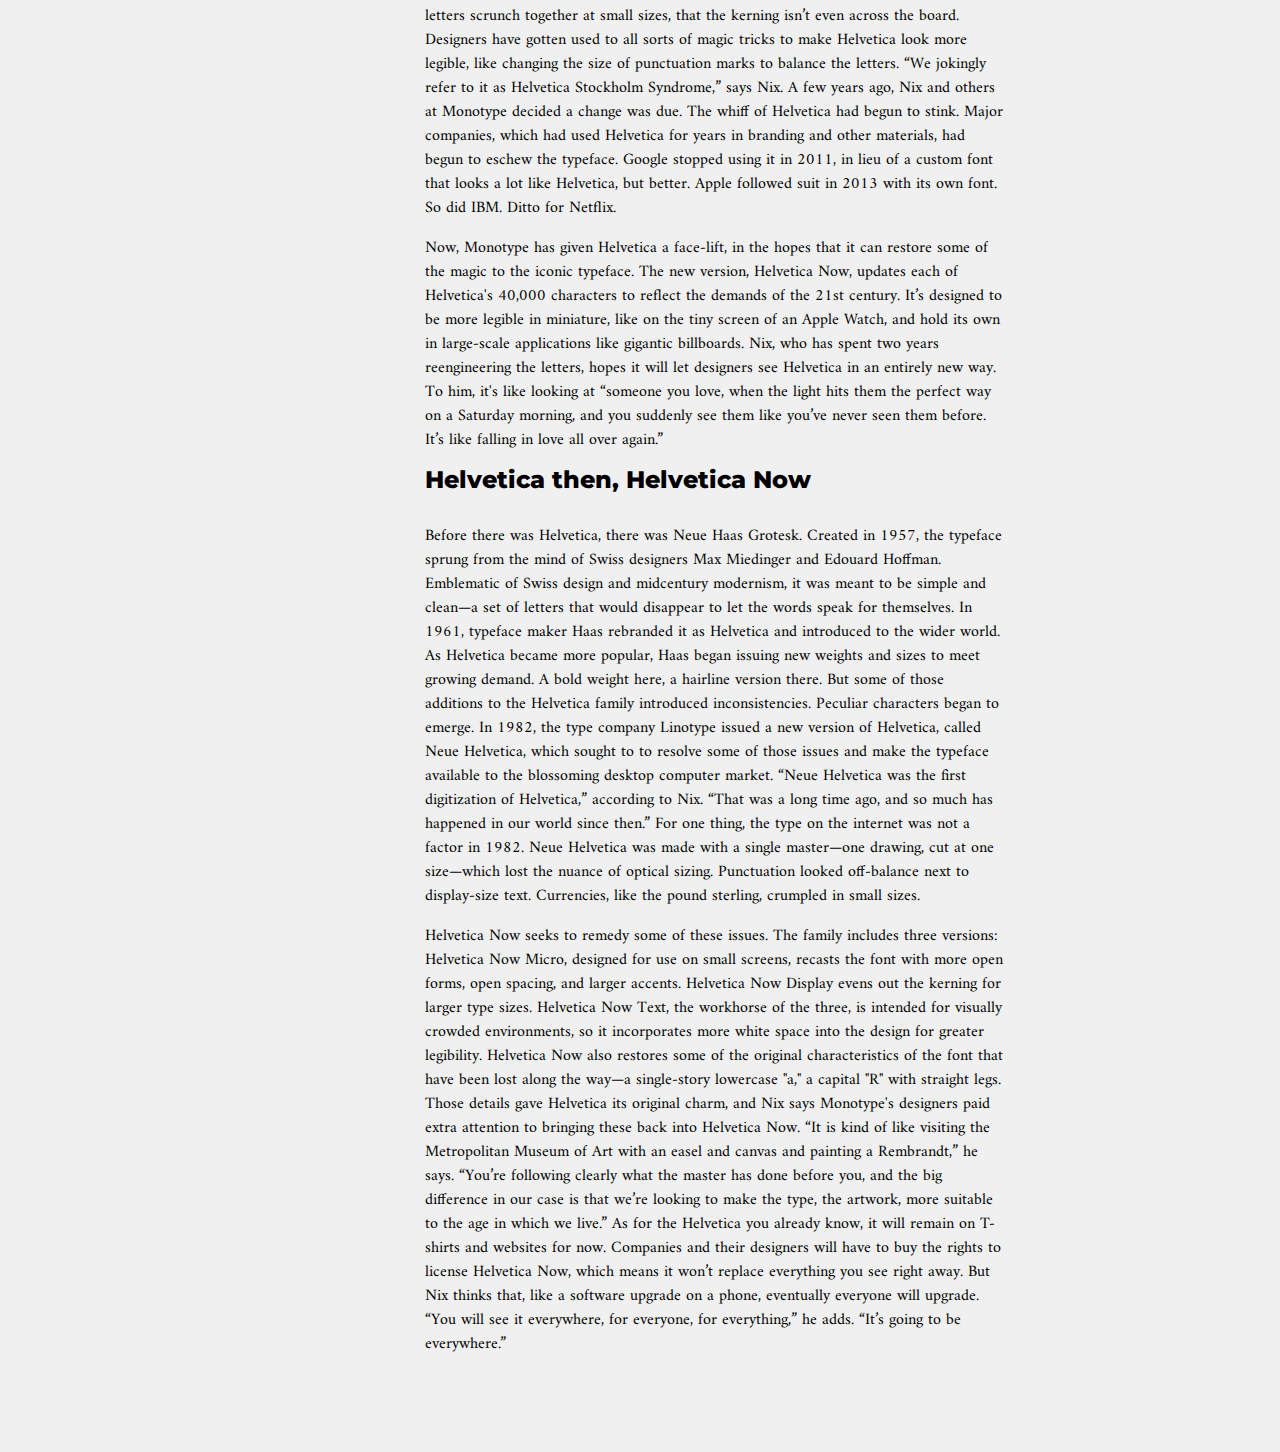
==== commit 7d0f1c02: "c" ====
--- a/sessions/week_2/index.html
+++ b/sessions/week_2/index.html
@@ -14,7 +14,7 @@
 	  <div class="lead-image"><img src="../../images/helvetica.jpg" /></div>
 	  <h1 class="main-headline">Helvetica</h1>
 	  	<div class="subhead-module">
-	 	 <h3 class="subhead">The World's Most Popular Font, Gets a Face-Lift</h3>
+	 	 <h3 class="subhead">The World's Most Popular Font, Gets a Face-Lift</h3><br>
 	 	  <h4 class="subhead">The 62-year-old typeface that's used everywhere from subway signs to corporate logos has been updated for the 21st century.</h4>
 		<p class="timestamp">04.17.2019</p>
 		<p class="byline">By Arielle Pardes</p>
--- a/css/article.css
+++ b/css/article.css
@@ -4,7 +4,7 @@
 
 html {
   font-size: 1rem;
-  font-family: 'Amiri', serif;
+  font-family: 'Helvetica', sans-serif;
   color:#000;
 
 
@@ -50,7 +50,7 @@
   grid-column:2 / 5;
   grid-row:1;
   padding: 3rem 0;
-  color:black;
+  color:#000;
   line-height:1.5;
 }
 
@@ -58,7 +58,7 @@
   grid-column:3 / 8;
   grid-row:1;
   padding: 1rem 0;
-
+border-color:grey;
 }
 
 .subhead-module {
@@ -70,6 +70,7 @@
 .subhead {
   padding: 0;
   margin:0;
+
 }
 
 .timestamp {
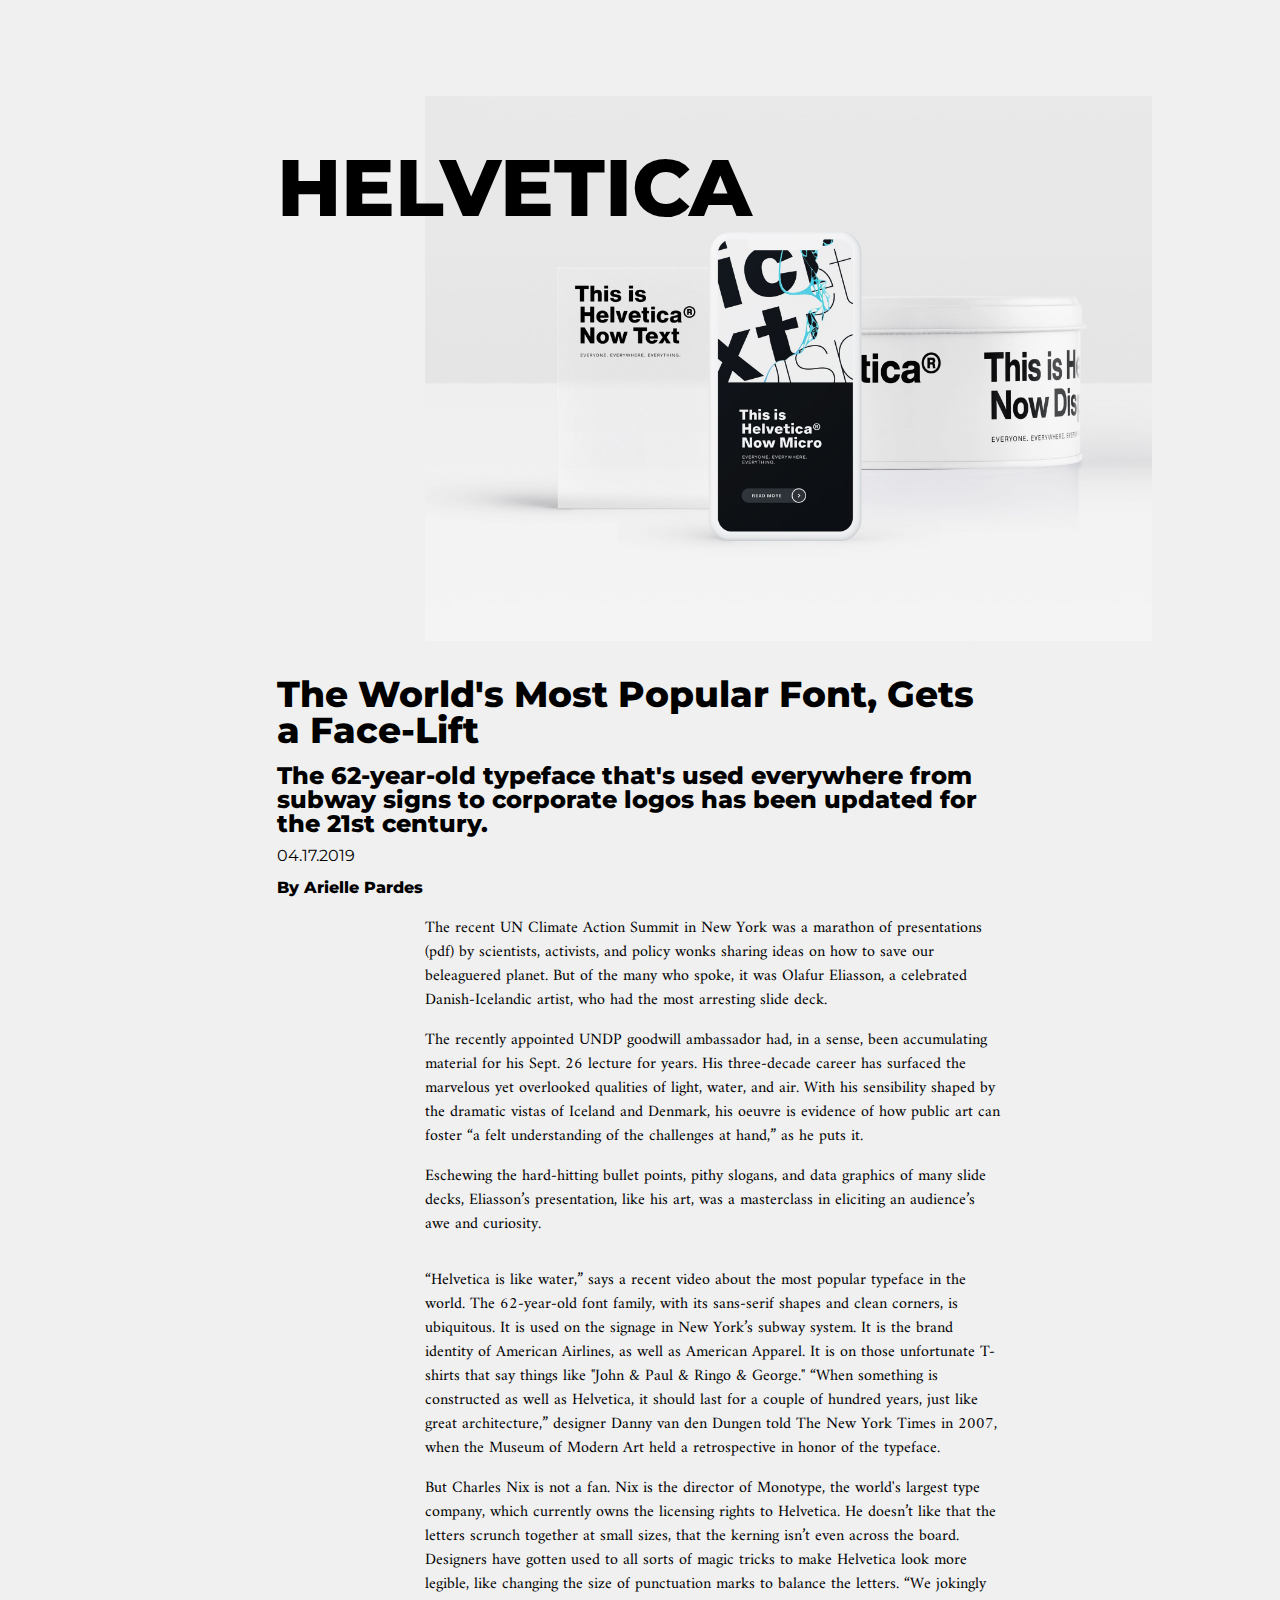
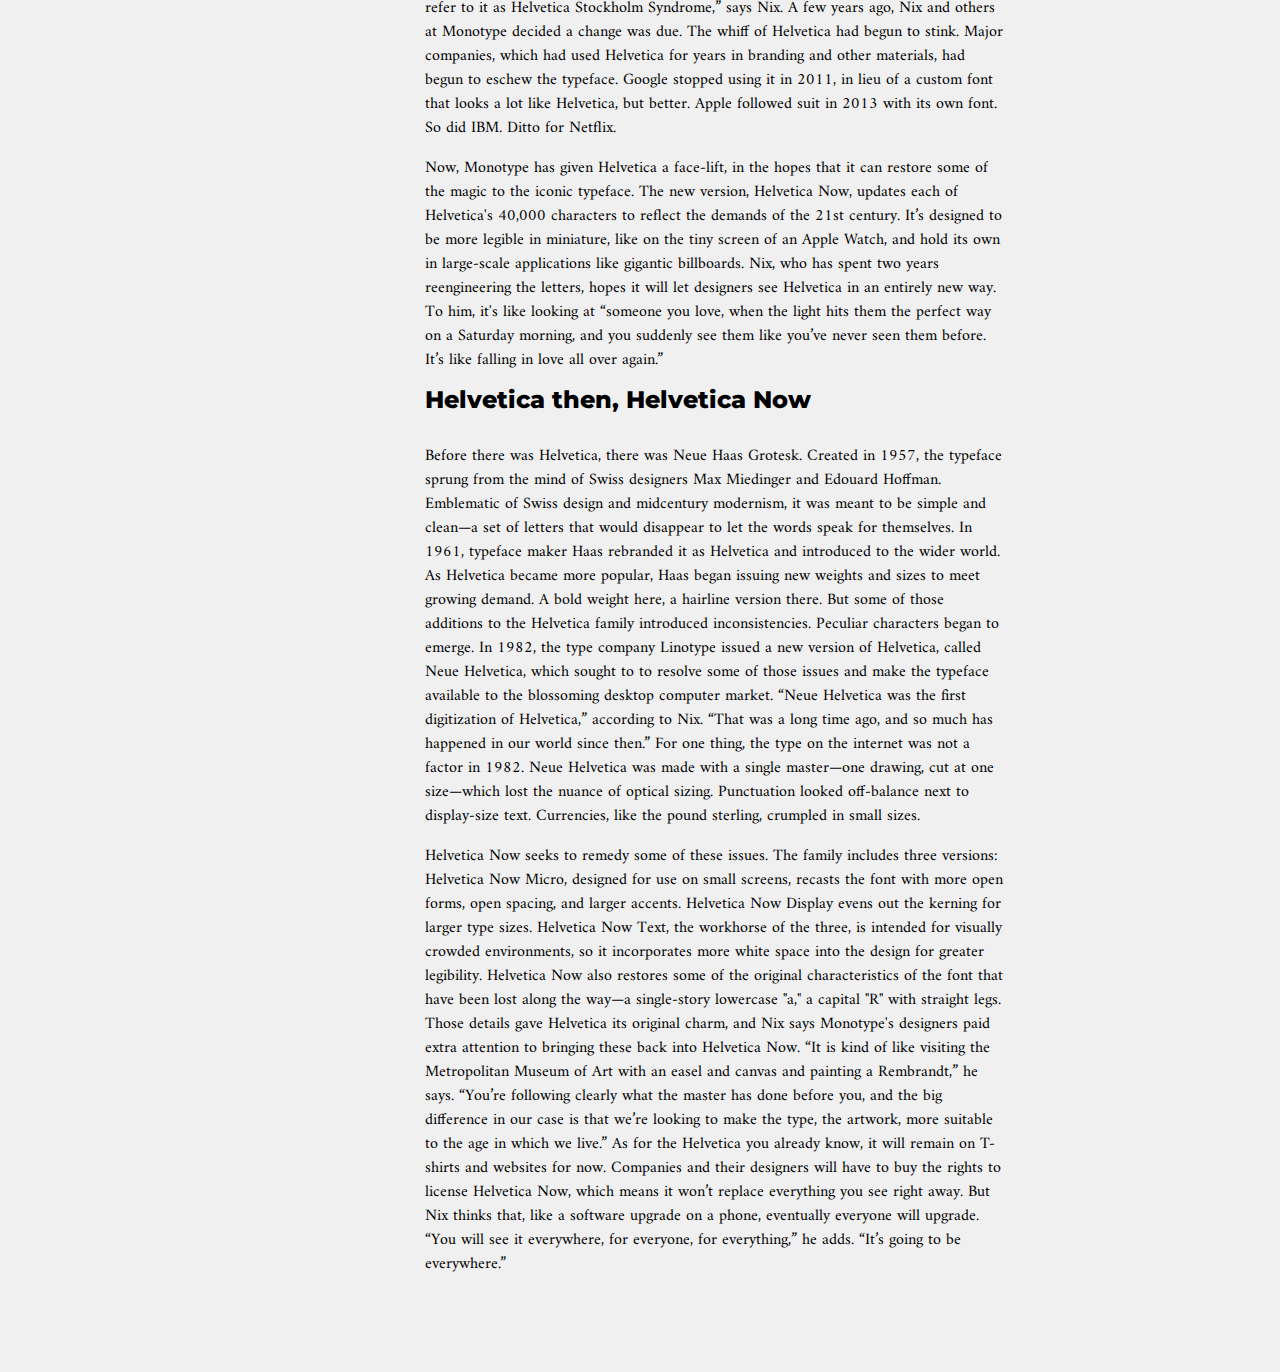
==== commit ddf4703a: "d" ====
--- a/sessions/week_2/index.html
+++ b/sessions/week_2/index.html
@@ -28,11 +28,6 @@
 
 <p>Eschewing the hard-hitting bullet points, pithy slogans, and data graphics of many slide decks, Eliasson’s presentation, like his art, was a masterclass in eliciting an audience’s awe and curiosity.</p>
 </section>
-
-		<section class="full-image">
-			
-		</section>
-
 		<section class="text-content">
 		<p>“Helvetica is like water,” says a recent video about the most popular typeface in the world. The 62-year-old font family, with its sans-serif shapes and clean corners, is ubiquitous. It is used on the signage in New York’s subway system. It is the brand identity of American Airlines, as well as American Apparel. It is on those unfortunate T-shirts that say things like "John & Paul & Ringo & George."
 
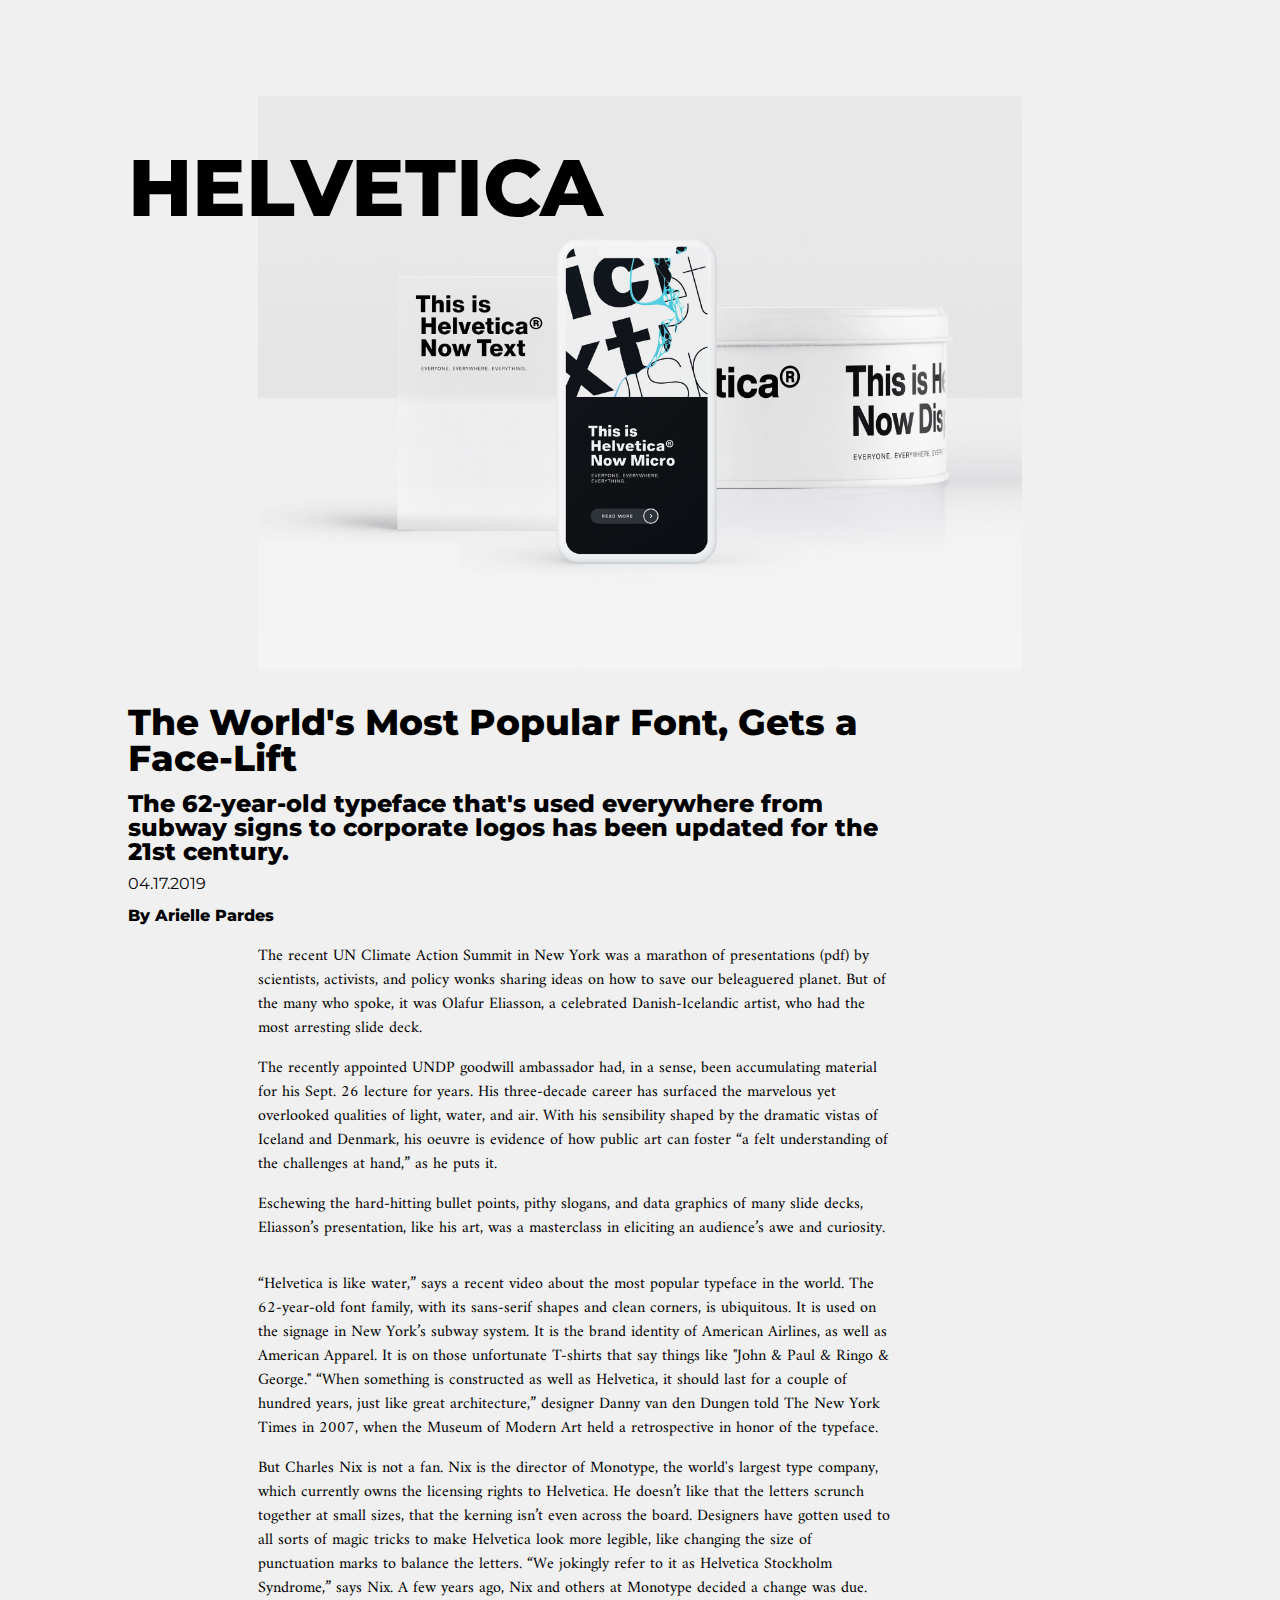
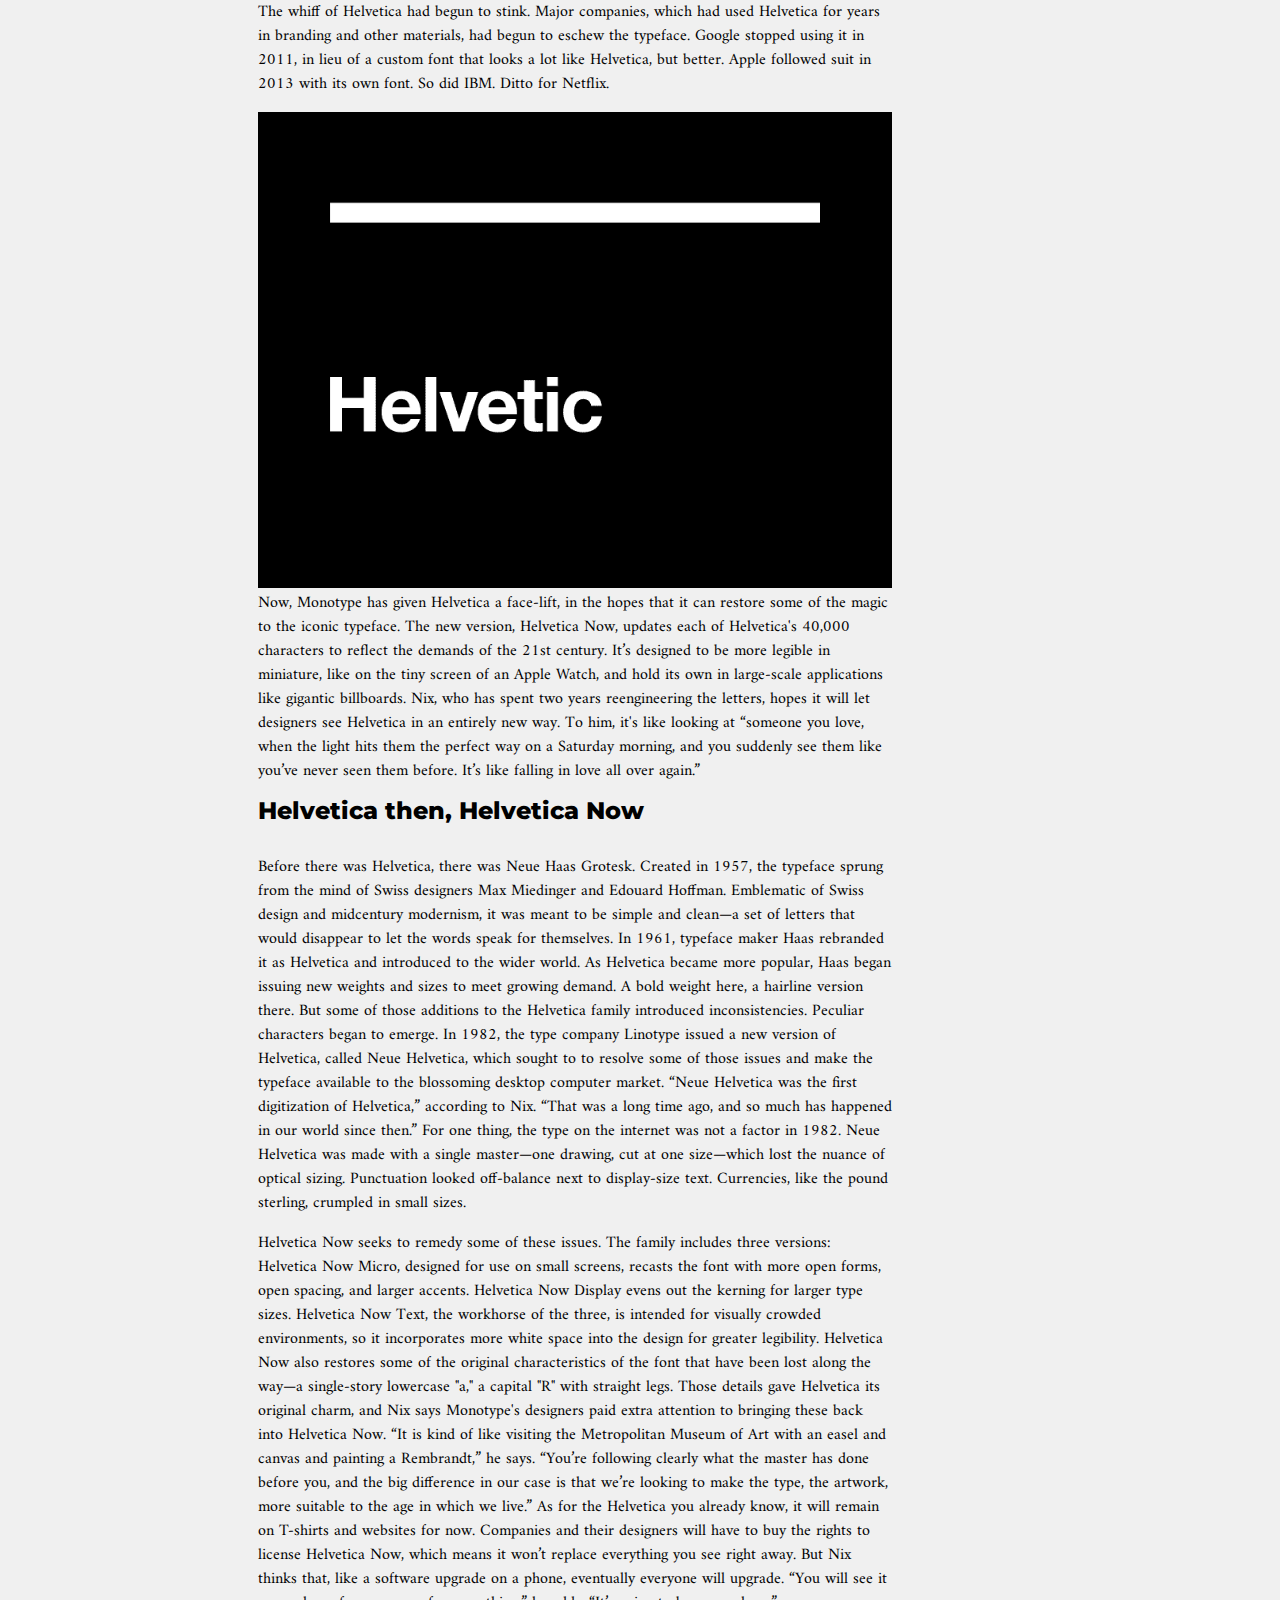
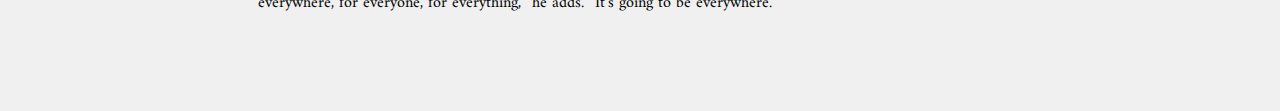
==== commit e6608330: "v" ====
--- a/sessions/week_2/index.html
+++ b/sessions/week_2/index.html
@@ -36,6 +36,7 @@
 <p>But Charles Nix is not a fan. Nix is the director of Monotype, the world's largest type company, which currently owns the licensing rights to Helvetica. He doesn’t like that the letters scrunch together at small sizes, that the kerning isn’t even across the board. Designers have gotten used to all sorts of magic tricks to make Helvetica look more legible, like changing the size of punctuation marks to balance the letters. “We jokingly refer to it as Helvetica Stockholm Syndrome,” says Nix.
 
 A few years ago, Nix and others at Monotype decided a change was due. The whiff of Helvetica had begun to stink. Major companies, which had used Helvetica for years in branding and other materials, had begun to eschew the typeface. Google stopped using it in 2011, in lieu of a custom font that looks a lot like Helvetica, but better. Apple followed suit in 2013 with its own font. So did IBM. Ditto for Netflix.</p>
+<img src="../../images/yeah.gif" />
 <p>Now, Monotype has given Helvetica a face-lift, in the hopes that it can restore some of the magic to the iconic typeface. The new version, Helvetica Now, updates each of Helvetica's 40,000 characters to reflect the demands of the 21st century. It’s designed to be more legible in miniature, like on the tiny screen of an Apple Watch, and hold its own in large-scale applications like gigantic billboards. Nix, who has spent two years reengineering the letters, hopes it will let designers see Helvetica in an entirely new way. To him, it's like looking at “someone you love, when the light hits them the perfect way on a Saturday morning, and you suddenly see them like you’ve never seen them before. It’s like falling in love all over again.”</p>
 
 <h4 class="subhead">Helvetica then, Helvetica Now</h4><br><br>
--- a/css/article.css
+++ b/css/article.css
@@ -39,7 +39,7 @@
 
 article {
   display:grid;
-  grid-template-columns: repeat(7, 1fr);
+  grid-template-columns: repeat(8, 1fr);
   grid-auto-rows:min-content;
   grid-gap: 1rem;
 
@@ -47,7 +47,7 @@
 
 
 .main-headline {
-  grid-column:2 / 5;
+  grid-column:7/ 1;
   grid-row:1;
   padding: 3rem 0;
   color:#000;
@@ -55,14 +55,14 @@
 }
 
 .lead-image {
-  grid-column:3 / 8;
+  grid-column:2 / 8;
   grid-row:1;
   padding: 1rem 0;
 border-color:grey;
 }
 
 .subhead-module {
-  grid-column:2 / 7;
+  grid-column:1 / 7;
   grid-row:2;
 justify-content: start;
 }
@@ -89,7 +89,7 @@
 }
 
 .text-content {
- grid-column:3 / 7;
+ grid-column:2 / 7;
  grid-row:auto;
 }
 
